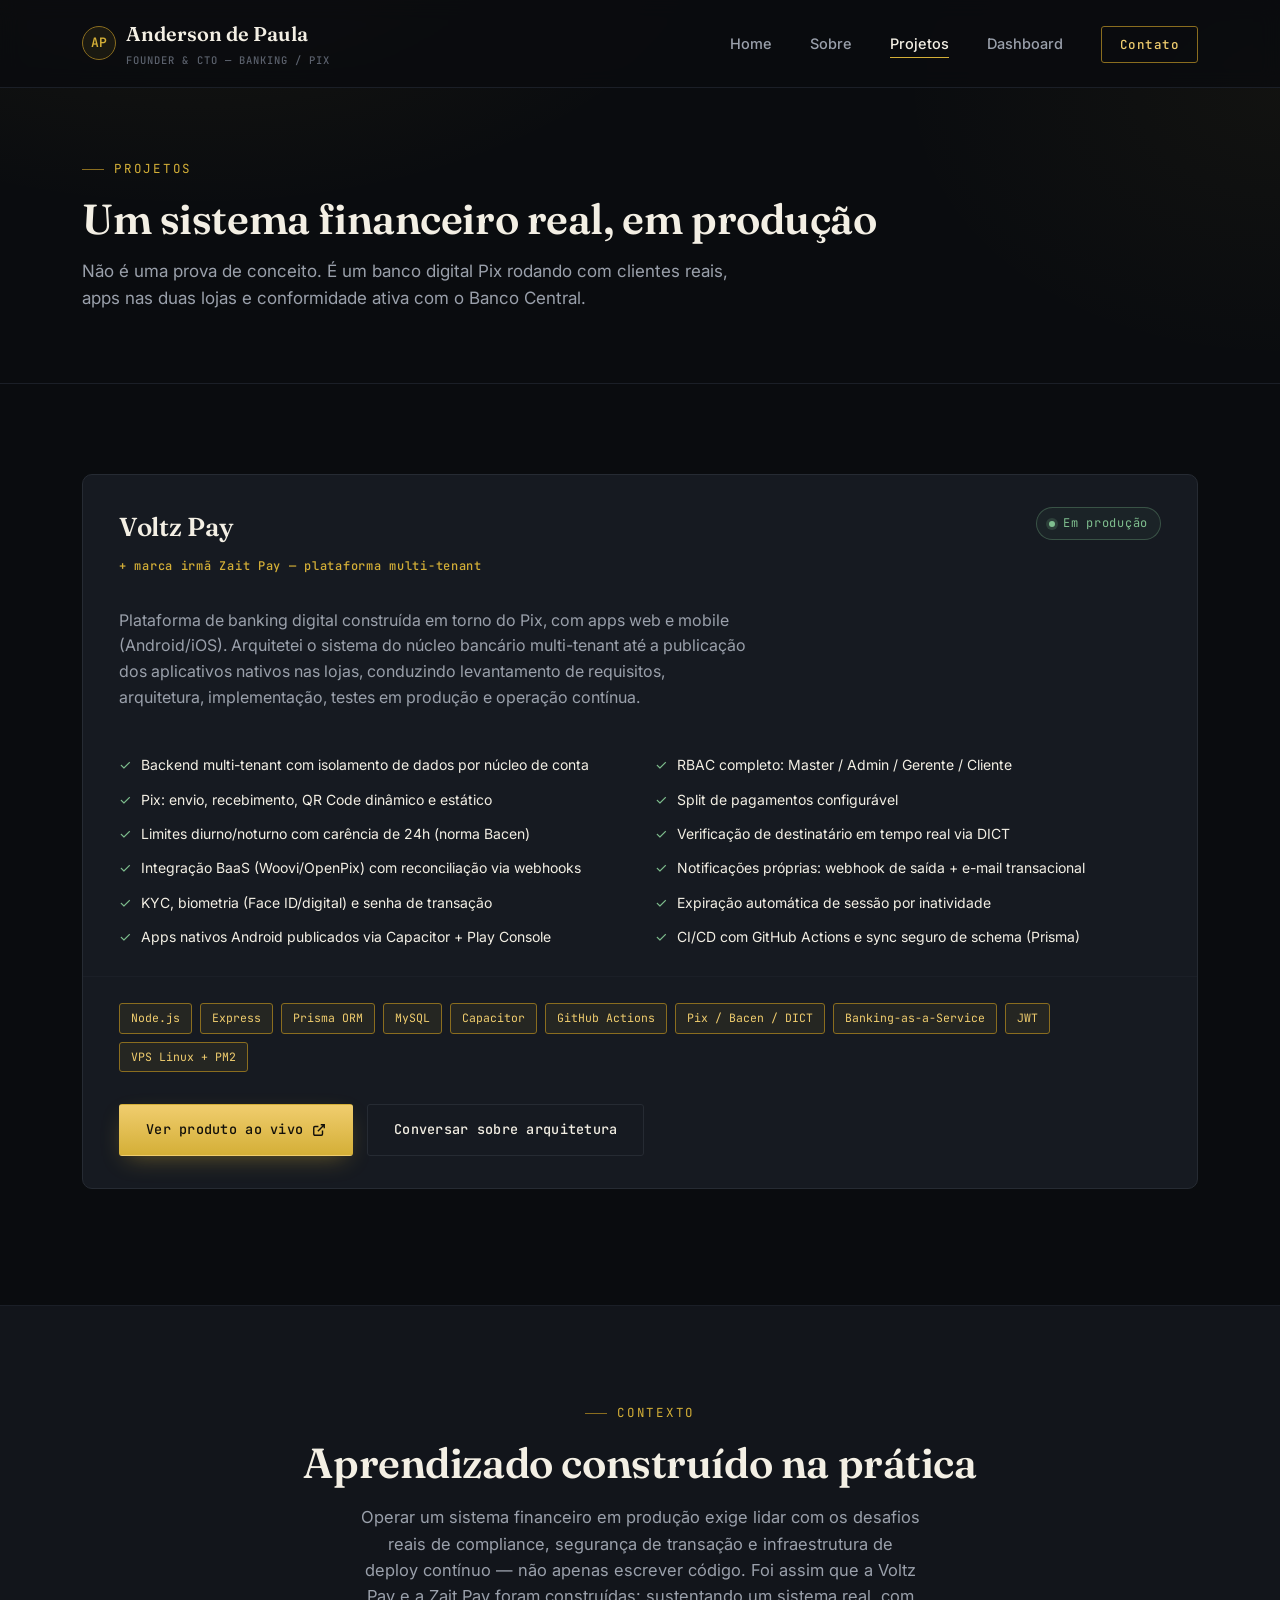
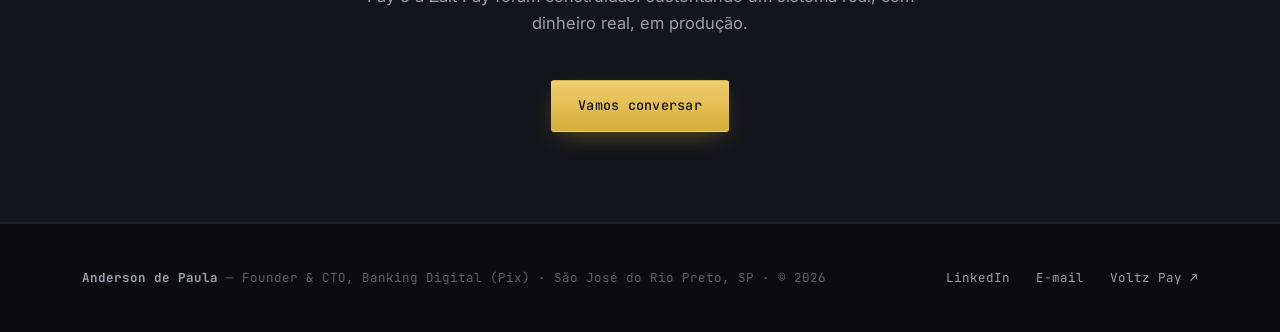
==== projetos.html @ 5c23854e "Initial commit: portfolio site Static site (HTML/CSS/JS) with Home, Sobre, Projetos, Contato and a G" ====
<!DOCTYPE html>
<html lang="pt-BR">
<head>
<meta charset="UTF-8">
<meta name="viewport" content="width=device-width, initial-scale=1.0">
<title>Projetos — Anderson de Paula</title>
<meta name="description" content="Voltz Pay e Zait Pay — plataforma de banking digital baseada em Pix, arquitetada e operada por Anderson de Paula.">

<link rel="icon" type="image/svg+xml" href="data:image/svg+xml,%3Csvg xmlns='http://www.w3.org/2000/svg' viewBox='0 0 64 64'%3E%3Crect width='64' height='64' rx='12' fill='%230a0c0f'/%3E%3Ccircle cx='32' cy='32' r='24' fill='none' stroke='%23d4af37' stroke-width='2'/%3E%3Ctext x='32' y='40' font-family='monospace' font-size='20' fill='%23d4af37' text-anchor='middle'%3EAP%3C/text%3E%3C/svg%3E">

<meta property="og:type" content="website">
<meta property="og:title" content="Projetos — Anderson de Paula">
<meta property="og:description" content="Voltz Pay e Zait Pay — plataforma de banking digital baseada em Pix, arquitetada e operada por Anderson de Paula.">
<meta property="og:image" content="og-image.svg">
<meta name="twitter:card" content="summary_large_image">
<meta name="twitter:title" content="Projetos — Anderson de Paula">
<meta name="twitter:description" content="Voltz Pay e Zait Pay — plataforma de banking digital baseada em Pix, arquitetada e operada por Anderson de Paula.">
<meta name="twitter:image" content="og-image.svg">

<link rel="preconnect" href="https://fonts.googleapis.com">
<link rel="preconnect" href="https://fonts.gstatic.com" crossorigin>
<link href="https://fonts.googleapis.com/css2?family=Fraunces:ital,opsz,wght@0,9..144,400;0,9..144,500;0,9..144,600;0,9..144,700;1,9..144,500&family=Inter:wght@400;500;600;700;800&family=JetBrains+Mono:wght@400;500;600&display=swap" rel="stylesheet">
<link rel="stylesheet" href="styles.css">
</head>
<body>

<header class="site-header">
  <nav class="nav">
    <a href="index.html" class="brand">
      <span class="brand-mark">AP</span>
      <span>Anderson de Paula<small>FOUNDER &amp; CTO — BANKING / PIX</small></span>
    </a>
    <ul class="nav-links" id="navLinks">
      <li><a href="index.html">Home</a></li>
      <li><a href="sobre.html">Sobre</a></li>
      <li><a href="projetos.html" aria-current="page">Projetos</a></li>
      <li><a href="dashboard.html">Dashboard</a></li>
      <li><a href="contato.html" class="nav-cta">Contato</a></li>
    </ul>
    <button class="nav-toggle" id="navToggle" aria-label="Abrir menu" aria-expanded="false">
      <svg width="18" height="18" viewBox="0 0 24 24" fill="none" stroke="currentColor" stroke-width="2"><path d="M3 6h18M3 12h18M3 18h18"/></svg>
    </button>
  </nav>
</header>

<main>

  <section class="page-hero">
    <div class="wrap">
      <span class="eyebrow">Projetos</span>
      <h1 class="section-title">Um sistema financeiro real, em produção</h1>
      <p class="lede">Não é uma prova de conceito. É um banco digital Pix rodando com clientes reais, apps nas duas lojas e conformidade ativa com o Banco Central.</p>
    </div>
  </section>

  <section>
    <div class="wrap">

      <div class="project reveal">
        <div class="project-top">
          <h3>Voltz Pay
            <small>+ marca irmã Zait Pay — plataforma multi-tenant</small>
          </h3>
          <div class="hero-status" style="margin:0;"><span class="dot"></span> Em produção</div>
        </div>
        <p class="project-desc">
          Plataforma de banking digital construída em torno do Pix, com apps web e mobile (Android/iOS). Arquitetei o sistema do núcleo bancário multi-tenant até a publicação dos aplicativos nativos nas lojas, conduzindo levantamento de requisitos, arquitetura, implementação, testes em produção e operação contínua.
        </p>

        <ul class="project-feats">
          <li>Backend multi-tenant com isolamento de dados por núcleo de conta</li>
          <li>RBAC completo: Master / Admin / Gerente / Cliente</li>
          <li>Pix: envio, recebimento, QR Code dinâmico e estático</li>
          <li>Split de pagamentos configurável</li>
          <li>Limites diurno/noturno com carência de 24h (norma Bacen)</li>
          <li>Verificação de destinatário em tempo real via DICT</li>
          <li>Integração BaaS (Woovi/OpenPix) com reconciliação via webhooks</li>
          <li>Notificações próprias: webhook de saída + e-mail transacional</li>
          <li>KYC, biometria (Face ID/digital) e senha de transação</li>
          <li>Expiração automática de sessão por inatividade</li>
          <li>Apps nativos Android publicados via Capacitor + Play Console</li>
          <li>CI/CD com GitHub Actions e sync seguro de schema (Prisma)</li>
        </ul>

        <div class="project-tags">
          <span class="tag">Node.js</span><span class="tag">Express</span><span class="tag">Prisma ORM</span>
          <span class="tag">MySQL</span><span class="tag">Capacitor</span><span class="tag">GitHub Actions</span>
          <span class="tag">Pix / Bacen / DICT</span><span class="tag">Banking-as-a-Service</span>
          <span class="tag">JWT</span><span class="tag">VPS Linux + PM2</span>
        </div>

        <div class="project-links">
          <a href="https://painel.voltzpay.app/" target="_blank" rel="noopener" class="btn btn-primary">
            Ver produto ao vivo
            <svg width="14" height="14" viewBox="0 0 24 24" fill="none" stroke="currentColor" stroke-width="2.4"><path d="M18 13v6a2 2 0 01-2 2H5a2 2 0 01-2-2V8a2 2 0 012-2h6M15 3h6v6M10 14L21 3"/></svg>
          </a>
          <a href="contato.html" class="btn btn-ghost">Conversar sobre arquitetura</a>
        </div>
      </div>

    </div>
  </section>

  <section class="section-alt">
    <div class="wrap" style="text-align:center;">
      <span class="eyebrow" style="justify-content:center;">Contexto</span>
      <h2 class="section-title reveal">Aprendizado construído na prática</h2>
      <p class="section-sub reveal" style="margin-left:auto;margin-right:auto;">
        Operar um sistema financeiro em produção exige lidar com os desafios reais de compliance, segurança de transação e infraestrutura de deploy contínuo — não apenas escrever código. Foi assim que a Voltz Pay e a Zait Pay foram construídas: sustentando um sistema real, com dinheiro real, em produção.
      </p>
      <a href="contato.html" class="btn btn-primary reveal">Vamos conversar</a>
    </div>
  </section>

</main>

<footer class="site-footer">
  <div class="wrap">
    <div class="footer-brand"><strong>Anderson de Paula</strong> — Founder &amp; CTO, Banking Digital (Pix) · São José do Rio Preto, SP · © <span id="year"></span></div>
    <div class="footer-links">
      <a href="https://www.linkedin.com/in/anderson-de-paula-a4ba82420/" target="_blank" rel="noopener">LinkedIn</a>
      <a href="mailto:andersondepaula2304@gmail.com">E-mail</a>
      <a href="https://painel.voltzpay.app/" target="_blank" rel="noopener">Voltz Pay ↗</a>
    </div>
  </div>
</footer>

<script src="script.js"></script>
</body>
</html>
---- styles.css ----
/* ============================================================
   ANDERSON DE PAULA — PORTFOLIO
   Design system: "Ledger" — extrato bancário digital, dark + gold
   ============================================================ */

:root{
  /* --- Cor --- */
  --bg:            #0a0c0f;
  --bg-elevated:   #12151b;
  --bg-card:       #161a21;
  --bg-card-hover: #1b2029;
  --border:        #262b33;
  --border-soft:   #1b1f27;

  --gold:          #d4af37;
  --gold-bright:   #f0cd6e;
  --gold-dim:      #8a6d1f;
  --gold-wash:     rgba(212,175,55,0.08);

  --text:          #f3efe4;
  --text-muted:    #9aa0ab;
  --text-faint:    #5b616c;

  --ok:            #7fbf8f;

  /* --- Tipografia --- */
  --f-display: 'Fraunces', serif;
  --f-body:    'Inter', -apple-system, sans-serif;
  --f-mono:    'JetBrains Mono', monospace;

  /* --- Layout --- */
  --maxw: 1180px;
  --radius: 4px;
  --radius-lg: 10px;
}

*,*::before,*::after{ box-sizing:border-box; }
html{ scroll-behavior:smooth; }
@media (prefers-reduced-motion: reduce){
  html{ scroll-behavior:auto; }
  *,*::before,*::after{ animation-duration:0.01ms !important; animation-iteration-count:1 !important; transition-duration:0.01ms !important; }
}

body{
  margin:0;
  background:var(--bg);
  color:var(--text);
  font-family:var(--f-body);
  font-size:16px;
  line-height:1.6;
  -webkit-font-smoothing:antialiased;
  background-image:
    radial-gradient(ellipse 900px 500px at 15% -10%, rgba(212,175,55,0.07), transparent 60%),
    radial-gradient(ellipse 700px 500px at 100% 10%, rgba(212,175,55,0.04), transparent 55%);
  background-attachment:fixed;
}

img{ max-width:100%; display:block; }
a{ color:inherit; text-decoration:none; }
ul{ margin:0; padding:0; list-style:none; }
button{ font-family:inherit; }

.wrap{
  max-width:var(--maxw);
  margin:0 auto;
  padding:0 32px;
}

:focus-visible{
  outline:2px solid var(--gold);
  outline-offset:3px;
  border-radius:2px;
}

/* ---------- Eyebrow / labels ---------- */
.eyebrow{
  font-family:var(--f-mono);
  font-size:12.5px;
  letter-spacing:0.14em;
  text-transform:uppercase;
  color:var(--gold);
  display:inline-flex;
  align-items:center;
  gap:10px;
  margin:0 0 16px;
}
.eyebrow::before{
  content:'';
  width:22px; height:1px;
  background:var(--gold-dim);
}

h1,h2,h3,h4{
  font-family:var(--f-display);
  font-weight:600;
  margin:0;
  color:var(--text);
  letter-spacing:-0.01em;
}

.section-title{
  font-size:clamp(28px,3.4vw,42px);
  line-height:1.15;
  margin-bottom:14px;
}
.section-sub{
  color:var(--text-muted);
  max-width:56ch;
  font-size:16.5px;
  margin-bottom:44px;
}

/* ============================================================
   HEADER / NAV
   ============================================================ */
.site-header{
  position:sticky; top:0; z-index:100;
  background:rgba(10,12,15,0.82);
  backdrop-filter:blur(10px);
  -webkit-backdrop-filter:blur(10px);
  border-bottom:1px solid var(--border-soft);
}
.nav{
  display:flex; align-items:center; justify-content:space-between;
  padding:18px 32px;
  max-width:var(--maxw);
  margin:0 auto;
}
.brand{
  display:flex; align-items:center; gap:10px;
  font-family:var(--f-display);
  font-weight:600; font-size:20px;
  color:var(--text);
}
.brand-mark{
  width:34px; height:34px;
  border:1px solid var(--gold-dim);
  border-radius:50%;
  display:flex; align-items:center; justify-content:center;
  font-family:var(--f-mono);
  font-size:13px; color:var(--gold);
  background:var(--gold-wash);
}
.brand small{
  display:block;
  font-family:var(--f-mono);
  font-size:10.5px;
  letter-spacing:0.1em;
  color:var(--text-faint);
  font-weight:500;
  margin-top:2px;
}

.nav-links{
  display:flex; align-items:center; gap:38px;
}
.nav-links a{
  font-size:14.5px; font-weight:500; color:var(--text-muted);
  position:relative; padding:6px 0;
  transition:color .2s ease;
}
.nav-links a:hover,
.nav-links a[aria-current="page"]{ color:var(--text); }
.nav-links a[aria-current="page"]::after{
  content:'';
  position:absolute; left:0; right:0; bottom:0;
  height:1px; background:var(--gold);
}
.nav-cta{
  border:1px solid var(--gold-dim) !important;
  color:var(--gold-bright) !important;
  padding:9px 18px !important;
  border-radius:3px;
  font-family:var(--f-mono);
  font-size:12.5px !important;
  letter-spacing:0.04em;
  transition:background .2s ease, border-color .2s ease;
}
.nav-cta:hover{ background:var(--gold-wash); border-color:var(--gold) !important; }

.nav-toggle{
  display:none;
  background:none; border:1px solid var(--border);
  width:40px; height:40px; border-radius:3px;
  color:var(--text); cursor:pointer;
  align-items:center; justify-content:center;
}

@media (max-width: 860px){
  .nav-toggle{ display:flex; }
  .nav-links{
    position:fixed; inset:65px 0 0 0;
    background:var(--bg);
    flex-direction:column; align-items:flex-start;
    padding:36px 32px; gap:26px;
    transform:translateY(-8px);
    opacity:0; pointer-events:none;
    transition:opacity .22s ease, transform .22s ease;
    border-top:1px solid var(--border-soft);
  }
  .nav-links.is-open{
    opacity:1; pointer-events:auto; transform:translateY(0);
  }
  .nav-links a{ font-size:20px; }
}

/* ============================================================
   BUTTONS
   ============================================================ */
.btn{
  display:inline-flex; align-items:center; gap:9px;
  font-family:var(--f-mono);
  font-size:13.5px; font-weight:500; letter-spacing:0.02em;
  padding:14px 26px;
  border-radius:3px;
  cursor:pointer;
  border:1px solid transparent;
  transition:transform .18s ease, background .2s ease, border-color .2s ease, color .2s ease;
}
.btn:hover{ transform:translateY(-2px); }
.btn-primary{
  background:linear-gradient(180deg, var(--gold-bright), var(--gold));
  color:#12100a;
  box-shadow:0 8px 24px -8px rgba(212,175,55,0.45);
}
.btn-primary:hover{ box-shadow:0 12px 28px -8px rgba(212,175,55,0.6); }
.btn-ghost{
  border-color:var(--border);
  color:var(--text);
  background:var(--bg-card);
}
.btn-ghost:hover{ border-color:var(--gold-dim); color:var(--gold-bright); }

/* ============================================================
   HERO
   ============================================================ */
.hero{
  padding:88px 0 70px;
  border-bottom:1px solid var(--border-soft);
  position:relative;
  overflow:hidden;
}
.hero .wrap{
  display:grid;
  grid-template-columns:1.05fr 0.95fr;
  gap:60px;
  align-items:center;
}
.hero-status{
  display:inline-flex; align-items:center; gap:8px;
  font-family:var(--f-mono); font-size:12px; letter-spacing:0.06em;
  color:var(--ok); border:1px solid rgba(127,191,143,0.3);
  background:rgba(127,191,143,0.06);
  padding:6px 12px; border-radius:20px;
  margin-bottom:26px;
}
.hero-status .dot{
  width:6px; height:6px; border-radius:50%; background:var(--ok);
  box-shadow:0 0 0 3px rgba(127,191,143,0.18);
  animation:pulse 2s infinite;
}
@keyframes pulse{
  0%,100%{ opacity:1; } 50%{ opacity:.4; }
}
.hero h1{
  font-size:clamp(38px,5.2vw,60px);
  line-height:1.05;
  margin-bottom:22px;
}
.hero h1 em{
  font-style:italic; color:var(--gold-bright); font-weight:500;
}
.hero p.lede{
  font-size:18px; color:var(--text-muted);
  max-width:52ch; margin-bottom:34px;
}
.hero-actions{ display:flex; gap:14px; flex-wrap:wrap; margin-bottom:48px; }

.hero-stats{
  display:grid; grid-template-columns:repeat(3,1fr);
  border-top:1px solid var(--border-soft);
  padding-top:26px;
}
.hero-stat b{
  display:block; font-family:var(--f-display); font-size:26px;
  color:var(--gold-bright); font-weight:600;
}
.hero-stat span{
  font-size:12.5px; color:var(--text-faint);
  font-family:var(--f-mono); letter-spacing:0.02em;
}

/* --- Ledger widget (signature element) --- */
.ledger{
  background:var(--bg-card);
  border:1px solid var(--border);
  border-radius:var(--radius-lg);
  overflow:hidden;
  box-shadow:0 30px 60px -30px rgba(0,0,0,0.6);
}
.ledger-head{
  display:flex; align-items:center; justify-content:space-between;
  padding:16px 20px;
  border-bottom:1px solid var(--border-soft);
  background:var(--bg-elevated);
}
.ledger-head .title{
  font-family:var(--f-mono); font-size:12.5px; color:var(--text-muted);
  letter-spacing:0.04em;
  display:flex; align-items:center; gap:8px;
}
.ledger-head .title svg{ color:var(--gold); }
.ledger-head .badge{
  font-family:var(--f-mono); font-size:10.5px; color:var(--ok);
  border:1px solid rgba(127,191,143,0.3); border-radius:12px;
  padding:3px 9px;
}
.ledger-body{ padding:6px 0; min-height:296px; }
.ledger-row{
  display:flex; align-items:center; justify-content:space-between;
  gap:14px;
  padding:13px 20px;
  border-bottom:1px solid var(--border-soft);
  opacity:0; transform:translateY(6px);
  animation:rowIn .5s ease forwards;
}
.ledger-row:last-child{ border-bottom:none; }
@keyframes rowIn{ to{ opacity:1; transform:translateY(0); } }
.ledger-row .who{ display:flex; align-items:center; gap:12px; min-width:0; }
.ledger-row .avatar{
  width:32px; height:32px; border-radius:50%;
  background:var(--gold-wash); border:1px solid var(--gold-dim);
  display:flex; align-items:center; justify-content:center;
  font-family:var(--f-mono); font-size:11px; color:var(--gold-bright);
  flex:none;
}
.ledger-row .meta{ min-width:0; }
.ledger-row .meta .name{ font-size:13.5px; font-weight:500; color:var(--text); white-space:nowrap; overflow:hidden; text-overflow:ellipsis; }
.ledger-row .meta .sub{ font-family:var(--f-mono); font-size:11px; color:var(--text-faint); }
.ledger-row .amt{ text-align:right; flex:none; }
.ledger-row .amt .value{ font-family:var(--f-mono); font-size:14px; font-weight:600; }
.ledger-row .amt .value.in{ color:var(--ok); }
.ledger-row .amt .value.out{ color:var(--text); }
.ledger-row .amt .status{ font-family:var(--f-mono); font-size:10px; color:var(--gold); letter-spacing:0.04em; }
.ledger-foot{
  padding:13px 20px; border-top:1px solid var(--border-soft);
  font-family:var(--f-mono); font-size:11px; color:var(--text-faint);
  display:flex; justify-content:space-between; background:var(--bg-elevated);
}

/* ============================================================
   COMPLIANCE STRIP
   ============================================================ */
.strip{
  border-bottom:1px solid var(--border-soft);
  padding:22px 0;
}
.strip .wrap{
  display:flex; align-items:center; gap:14px; flex-wrap:wrap;
}
.strip .label{
  font-family:var(--f-mono); font-size:11.5px; color:var(--text-faint);
  letter-spacing:0.06em; margin-right:6px;
}
.pill{
  font-family:var(--f-mono); font-size:11.5px; color:var(--text-muted);
  border:1px solid var(--border); border-radius:20px;
  padding:6px 13px;
}
.pill em{ color:var(--gold); font-style:normal; }

/* ============================================================
   SECTIONS generic
   ============================================================ */
section{ padding:90px 0; }
.section-alt{ background:var(--bg-elevated); border-top:1px solid var(--border-soft); border-bottom:1px solid var(--border-soft); }

/* ---------- cards grid (home preview) ---------- */
.grid-3{ display:grid; grid-template-columns:repeat(3,1fr); gap:22px; }
.card{
  background:var(--bg-card);
  border:1px solid var(--border);
  border-radius:var(--radius-lg);
  padding:28px;
  transition:border-color .2s ease, transform .2s ease, background .2s ease;
}
.card:hover{ border-color:var(--gold-dim); transform:translateY(-3px); background:var(--bg-card-hover); }
.card .ic{
  width:40px; height:40px; border-radius:8px;
  background:var(--gold-wash); border:1px solid var(--gold-dim);
  display:flex; align-items:center; justify-content:center;
  color:var(--gold); margin-bottom:18px;
}
.card h3{ font-size:18px; margin-bottom:10px; }
.card p{ color:var(--text-muted); font-size:14.5px; margin:0; }

/* ============================================================
   SKILLS (ledger-style rows)
   ============================================================ */
.skill-group{ margin-bottom:36px; }
.skill-group:last-child{ margin-bottom:0; }
.skill-group-head{
  display:flex; align-items:baseline; justify-content:space-between;
  border-bottom:1px solid var(--border);
  padding-bottom:10px; margin-bottom:16px;
}
.skill-group-head h3{
  font-family:var(--f-mono); font-size:13px; letter-spacing:0.08em;
  text-transform:uppercase; color:var(--text-muted); font-weight:600;
}
.skill-group-head span{
  font-family:var(--f-mono); font-size:11px; color:var(--text-faint);
}
.chip-row{ display:flex; flex-wrap:wrap; gap:10px; }
.chip{
  font-family:var(--f-mono); font-size:13px;
  border:1px solid var(--border); background:var(--bg-card);
  color:var(--text); padding:8px 14px; border-radius:3px;
  transition:border-color .2s ease, color .2s ease;
}
.chip:hover{ border-color:var(--gold); color:var(--gold-bright); }

/* ============================================================
   TIMELINE / EXPERIÊNCIA
   ============================================================ */
.exp-card{
  background:var(--bg-card); border:1px solid var(--border);
  border-radius:var(--radius-lg); padding:36px;
  position:relative;
}
.exp-card::before{
  content:''; position:absolute; top:0; left:0; bottom:0; width:3px;
  background:linear-gradient(180deg, var(--gold-bright), var(--gold-dim));
  border-radius:3px 0 0 3px;
}
.exp-head{
  display:flex; justify-content:space-between; align-items:flex-start;
  flex-wrap:wrap; gap:14px; margin-bottom:6px;
}
.exp-role{ font-family:var(--f-display); font-size:23px; font-weight:600; }
.exp-role span{ color:var(--gold-bright); }
.exp-period{
  font-family:var(--f-mono); font-size:12px; color:var(--text-faint);
  border:1px solid var(--border); padding:5px 12px; border-radius:20px;
  white-space:nowrap;
}
.exp-org{ color:var(--text-muted); font-size:14.5px; margin-bottom:22px; }
.exp-list{ display:grid; gap:14px; }
.exp-list li{
  display:flex; gap:12px; font-size:14.5px; color:var(--text);
  line-height:1.65;
}
.exp-list li::before{
  content:'▸'; color:var(--gold); flex:none; margin-top:1px; font-size:13px;
}

/* ============================================================
   PROJETOS
   ============================================================ */
.project{
  background:var(--bg-card); border:1px solid var(--border);
  border-radius:var(--radius-lg); overflow:hidden; margin-bottom:26px;
}
.project-top{
  display:flex; justify-content:space-between; align-items:flex-start;
  padding:32px 36px 0; gap:20px; flex-wrap:wrap;
}
.project-top h3{ font-size:26px; }
.project-top h3 small{
  display:block; font-family:var(--f-mono); font-size:12px;
  color:var(--gold); letter-spacing:0.06em; margin-top:8px; font-weight:500;
}
.project-desc{ padding:16px 36px 8px; color:var(--text-muted); max-width:70ch; }
.project-feats{
  display:grid; grid-template-columns:1fr 1fr; gap:12px 30px;
  padding:20px 36px 4px;
}
.project-feats li{
  display:flex; gap:10px; font-size:14px; color:var(--text); line-height:1.6;
}
.project-feats li::before{ content:'✓'; color:var(--ok); flex:none; }
.project-tags{
  display:flex; flex-wrap:wrap; gap:8px; padding:26px 36px 32px;
  border-top:1px solid var(--border-soft); margin-top:24px;
}
.tag{
  font-family:var(--f-mono); font-size:11.5px; color:var(--gold-bright);
  background:var(--gold-wash); border:1px solid var(--gold-dim);
  padding:5px 11px; border-radius:3px;
}
.project-links{ padding:0 36px 32px; display:flex; gap:14px; }

/* ============================================================
   CONTATO
   ============================================================ */
.contact-grid{
  display:grid; grid-template-columns:0.9fr 1.1fr; gap:60px;
}
.contact-item{
  display:flex; gap:16px; align-items:flex-start;
  padding:20px 0; border-bottom:1px solid var(--border-soft);
}
.contact-item .ic{
  width:38px; height:38px; border-radius:8px; flex:none;
  background:var(--gold-wash); border:1px solid var(--gold-dim);
  display:flex; align-items:center; justify-content:center; color:var(--gold);
}
.contact-item .lbl{ font-family:var(--f-mono); font-size:11.5px; color:var(--text-faint); letter-spacing:0.05em; margin-bottom:4px; }
.contact-item .val{ font-size:15.5px; color:var(--text); }
.contact-item a.val:hover{ color:var(--gold-bright); }

.form-card{
  background:var(--bg-card); border:1px solid var(--border);
  border-radius:var(--radius-lg); padding:36px;
}
.field{ margin-bottom:20px; }
.field label{
  display:block; font-family:var(--f-mono); font-size:12px;
  color:var(--text-muted); letter-spacing:0.04em; margin-bottom:8px;
}
.field input, .field textarea{
  width:100%; background:var(--bg-elevated); border:1px solid var(--border);
  border-radius:3px; padding:13px 14px; color:var(--text);
  font-family:var(--f-body); font-size:14.5px;
  transition:border-color .2s ease;
}
.field input:focus, .field textarea:focus{
  outline:none; border-color:var(--gold-dim);
}
.field textarea{ resize:vertical; min-height:120px; }
.form-note{
  font-family:var(--f-mono); font-size:11.5px; color:var(--text-faint);
  margin-top:14px;
}
.form-status{
  font-family:var(--f-mono); font-size:12.5px; margin-top:14px;
  color:var(--ok); display:none;
}
.form-status.is-visible{ display:block; }

/* ============================================================
   FOOTER
   ============================================================ */
.site-footer{
  border-top:1px solid var(--border-soft);
  padding:44px 0;
}
.site-footer .wrap{
  display:flex; justify-content:space-between; align-items:center;
  flex-wrap:wrap; gap:16px;
}
.footer-brand{ font-family:var(--f-mono); font-size:12.5px; color:var(--text-faint); }
.footer-brand strong{ color:var(--text-muted); }
.footer-links{ display:flex; gap:26px; }
.footer-links a{
  font-family:var(--f-mono); font-size:12.5px; color:var(--text-muted);
  transition:color .2s ease;
  display:flex; align-items:center; gap:6px;
}
.footer-links a:hover{ color:var(--gold-bright); }

/* ---------- reveal on scroll ---------- */
.reveal{ opacity:0; transform:translateY(18px); transition:opacity .6s ease, transform .6s ease; }
.reveal.is-visible{ opacity:1; transform:translateY(0); }

/* ---------- page header (sub pages) ---------- */
.page-hero{
  padding:64px 0 54px;
  border-bottom:1px solid var(--border-soft);
}
.page-hero p.lede{ color:var(--text-muted); max-width:60ch; font-size:17px; margin-top:14px; }

/* ============================================================
   RESPONSIVE
   ============================================================ */
@media (max-width:980px){
  .hero .wrap{ grid-template-columns:1fr; gap:48px; }
  .grid-3{ grid-template-columns:1fr 1fr; }
  .contact-grid{ grid-template-columns:1fr; gap:40px; }
  .project-feats{ grid-template-columns:1fr; }
}
@media (max-width:640px){
  .wrap{ padding:0 20px; }
  .nav{ padding:16px 20px; }
  .grid-3{ grid-template-columns:1fr; }
  .hero-stats{ grid-template-columns:1fr 1fr; row-gap:20px; }
  .hero-stats .hero-stat:last-child{ grid-column:1 / -1; }
  section{ padding:64px 0; }
  .exp-card{ padding:26px; }
  .project-top,.project-desc,.project-feats,.project-tags,.project-links{ padding-left:22px; padding-right:22px; }
}

/* ============================================================
   DASHBOARD — projetos conectados via GitHub API
   ============================================================ */
.mono{ font-family:var(--f-mono); color:var(--gold); }

.dash-layout{
  display:grid;
  grid-template-columns:280px 1fr;
  gap:26px;
  align-items:start;
}

.dash-sidebar{
  background:var(--bg-card);
  border:1px solid var(--border);
  border-radius:var(--radius-lg);
  overflow:hidden;
  position:sticky; top:90px;
  max-height:calc(100vh - 120px);
  display:flex; flex-direction:column;
}
.dash-sidebar-head{
  display:flex; align-items:center; justify-content:space-between;
  padding:16px 18px;
  font-family:var(--f-mono); font-size:11.5px; letter-spacing:0.08em;
  color:var(--text-faint);
  background:var(--bg-elevated);
  border-bottom:1px solid var(--border-soft);
}
.dash-count{ color:var(--gold); }
.dash-repo-list{ overflow-y:auto; padding:8px; }
.dash-repo-btn{
  display:flex; align-items:center; justify-content:space-between; gap:10px;
  width:100%; text-align:left;
  background:none; border:1px solid transparent; border-radius:6px;
  padding:11px 12px; margin-bottom:2px;
  cursor:pointer;
  transition:background .15s ease, border-color .15s ease;
}
.dash-repo-btn:hover{ background:var(--bg-card-hover); }
.dash-repo-btn.is-active{
  background:var(--gold-wash);
  border-color:var(--gold-dim);
}
.dash-repo-name{
  font-size:13.5px; font-weight:500; color:var(--text);
  white-space:nowrap; overflow:hidden; text-overflow:ellipsis;
}
.dash-repo-btn.is-active .dash-repo-name{ color:var(--gold-bright); }
.dash-repo-lang{
  font-family:var(--f-mono); font-size:10.5px; color:var(--text-faint);
  flex:none;
}

.dash-empty{
  padding:20px 16px;
  font-size:13.5px; color:var(--text-muted);
  line-height:1.6;
}
.dash-empty-lg{
  background:var(--bg-card);
  border:1px solid var(--border);
  border-radius:var(--radius-lg);
  padding:60px 30px;
  text-align:center;
  font-size:15px;
}

.dash-detail{
  background:var(--bg-card);
  border:1px solid var(--border);
  border-radius:var(--radius-lg);
  padding:32px;
  min-height:400px;
}
.dash-detail-head{
  display:flex; justify-content:space-between; align-items:flex-start;
  gap:20px; flex-wrap:wrap;
  margin-bottom:26px;
}
.dash-detail-head h2{
  font-size:24px; margin-bottom:8px;
  font-family:var(--f-mono); font-weight:600; letter-spacing:-0.01em;
}
.dash-detail-desc{ color:var(--text-muted); font-size:14.5px; max-width:60ch; margin:0; }
.dash-detail-links{ display:flex; gap:12px; flex:none; flex-wrap:wrap; }

.dash-stats{
  display:grid; grid-template-columns:repeat(4,1fr); gap:16px;
  border-top:1px solid var(--border-soft); border-bottom:1px solid var(--border-soft);
  padding:20px 0; margin-bottom:22px;
}
.dash-stats div{ min-width:0; }
.dash-stats b{
  display:block; font-family:var(--f-display); font-size:19px;
  color:var(--gold-bright); font-weight:600;
  white-space:nowrap; overflow:hidden; text-overflow:ellipsis;
}
.dash-stats span{
  font-family:var(--f-mono); font-size:10.5px; color:var(--text-faint); letter-spacing:0.04em;
}

.dash-topics{ margin-bottom:26px; }

.dash-preview-label{
  font-family:var(--f-mono); font-size:12px; letter-spacing:0.06em;
  text-transform:uppercase; color:var(--text-muted);
  margin-bottom:12px;
}
.dash-preview{ margin-bottom:30px; }
.dash-iframe-wrap{
  position:relative; width:100%; padding-top:58%;
  background:var(--bg-elevated);
  border:1px solid var(--border-soft); border-radius:8px;
  overflow:hidden;
}
.dash-iframe-wrap iframe{
  position:absolute; inset:0; width:100%; height:100%; border:0;
}
.dash-preview-note{
  font-family:var(--f-mono); font-size:11px; color:var(--text-faint);
  margin-top:10px;
}

.dash-readme-body{
  font-size:14.5px; color:var(--text-muted); line-height:1.7;
  max-height:520px; overflow-y:auto;
  padding:22px; background:var(--bg-elevated);
  border:1px solid var(--border-soft); border-radius:8px;
}
.dash-readme-body h1,.dash-readme-body h2,.dash-readme-body h3{
  font-family:var(--f-body); color:var(--text); margin:22px 0 10px;
  font-weight:700; line-height:1.35;
}
.dash-readme-body h1:first-child,.dash-readme-body h2:first-child,.dash-readme-body h3:first-child{ margin-top:0; }
.dash-readme-body p{ margin:0 0 14px; }
.dash-readme-body a{ color:var(--gold-bright); text-decoration:underline; text-underline-offset:2px; }
.dash-readme-body code{
  font-family:var(--f-mono); font-size:0.9em;
  background:var(--bg-card); border:1px solid var(--border);
  border-radius:3px; padding:2px 6px;
}
.dash-readme-body pre{
  background:var(--bg-card); border:1px solid var(--border);
  border-radius:6px; padding:14px; overflow-x:auto; margin:0 0 14px;
}
.dash-readme-body pre code{ background:none; border:none; padding:0; }
.dash-readme-body ul,.dash-readme-body ol{ margin:0 0 14px; padding-left:22px; }
.dash-readme-body li{ margin-bottom:6px; }
.dash-readme-body img{ max-width:100%; border-radius:4px; }
.dash-readme-body table{ border-collapse:collapse; width:100%; margin:0 0 14px; }
.dash-readme-body th,.dash-readme-body td{ border:1px solid var(--border); padding:8px 10px; text-align:left; }
.dash-readme-body blockquote{
  border-left:2px solid var(--gold-dim); margin:0 0 14px; padding:2px 0 2px 16px;
  color:var(--text-faint);
}

@media (max-width:980px){
  .dash-layout{ grid-template-columns:1fr; }
  .dash-sidebar{ position:static; max-height:340px; }
  .dash-stats{ grid-template-columns:1fr 1fr; }
}
@media (max-width:640px){
  .dash-detail{ padding:22px; }
  .dash-detail-head h2{ font-size:20px; }
}
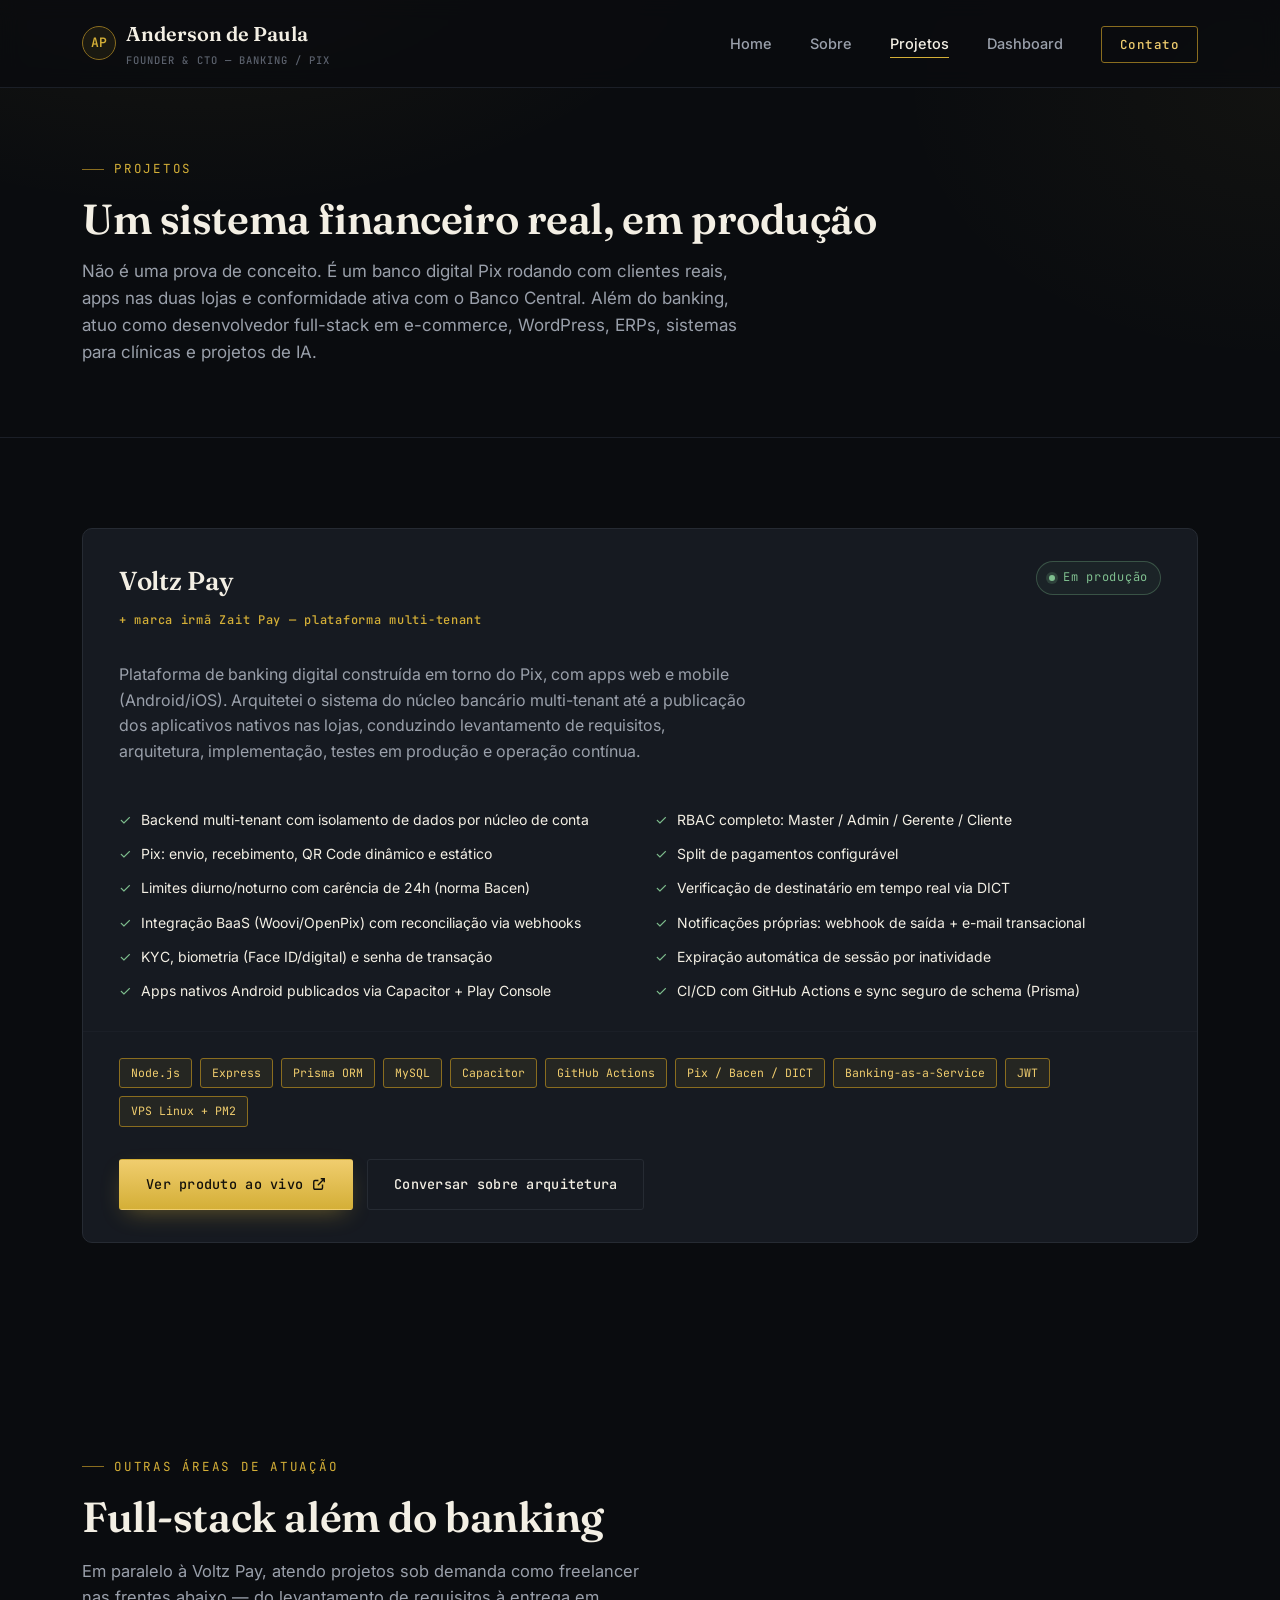
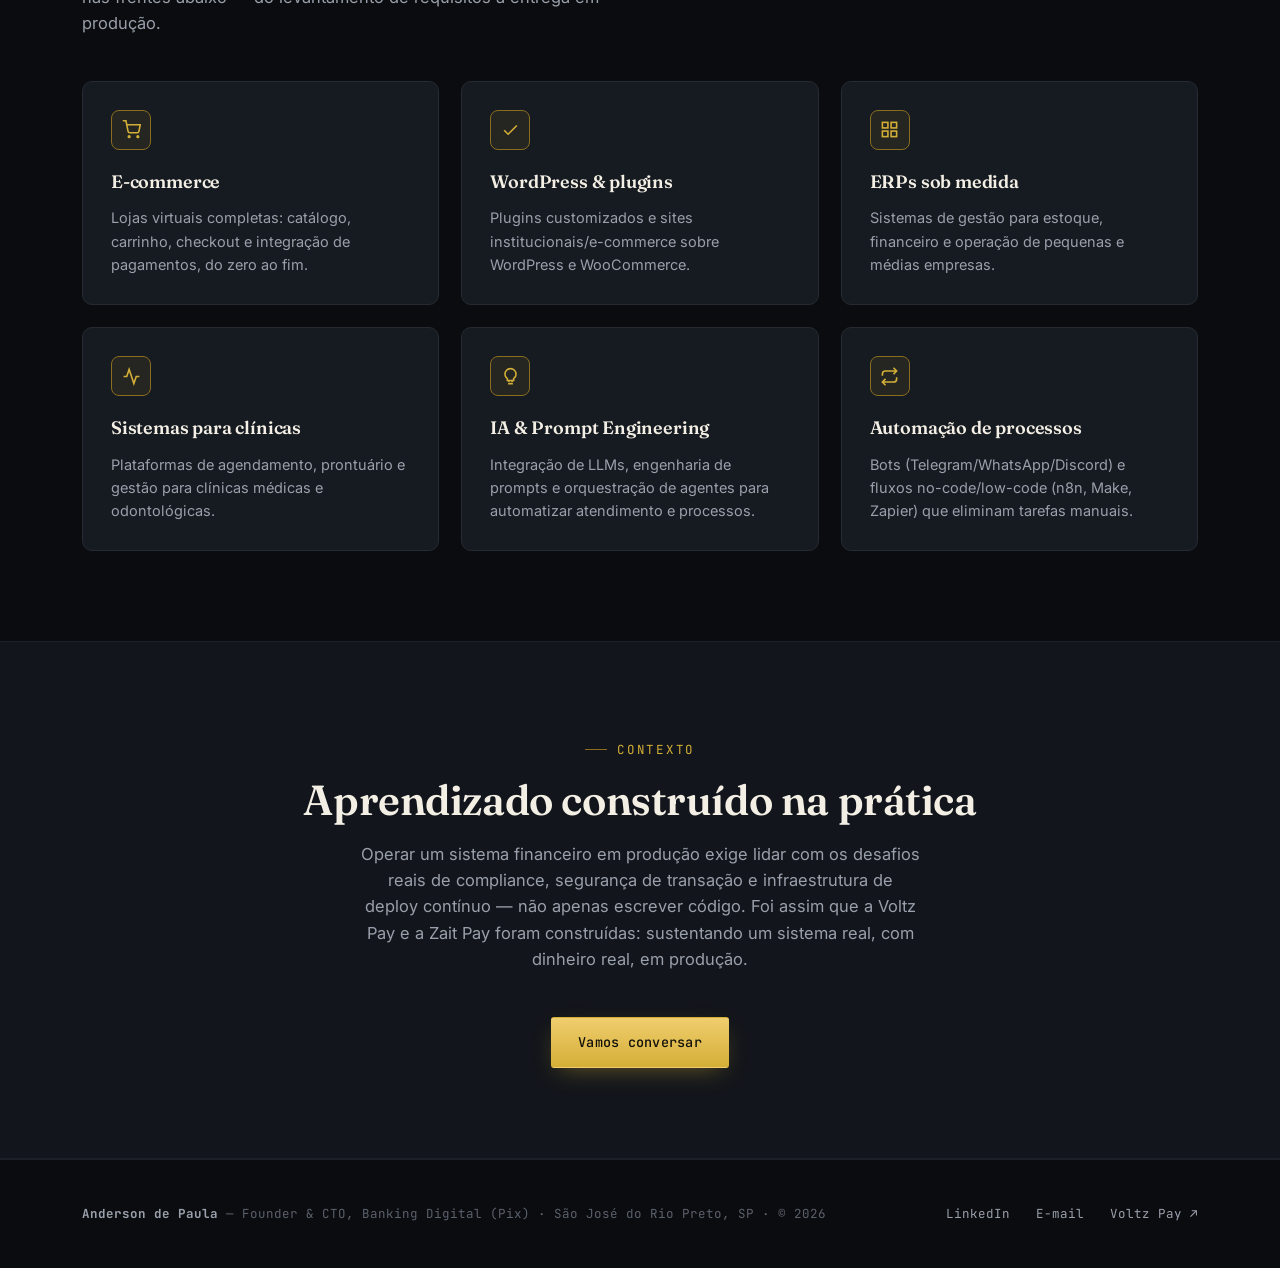
==== commit b7f8c051: "Expand portfolio beyond banking: e-commerce, WordPress, ERPs, health systems, AI Add Prompt Engineer" ====
--- a/projetos.html
+++ b/projetos.html
@@ -49,7 +49,7 @@
     <div class="wrap">
       <span class="eyebrow">Projetos</span>
       <h1 class="section-title">Um sistema financeiro real, em produção</h1>
-      <p class="lede">Não é uma prova de conceito. É um banco digital Pix rodando com clientes reais, apps nas duas lojas e conformidade ativa com o Banco Central.</p>
+      <p class="lede">Não é uma prova de conceito. É um banco digital Pix rodando com clientes reais, apps nas duas lojas e conformidade ativa com o Banco Central. Além do banking, atuo como desenvolvedor full-stack em e-commerce, WordPress, ERPs, sistemas para clínicas e projetos de IA.</p>
     </div>
   </section>
 
@@ -101,6 +101,62 @@
     </div>
   </section>
 
+  <!-- OUTRAS ÁREAS DE ATUAÇÃO -->
+  <section>
+    <div class="wrap">
+      <span class="eyebrow">Outras áreas de atuação</span>
+      <h2 class="section-title reveal">Full-stack além do banking</h2>
+      <p class="section-sub reveal">
+        Em paralelo à Voltz Pay, atendo projetos sob demanda como freelancer nas frentes abaixo — do levantamento de requisitos à entrega em produção.
+      </p>
+
+      <div class="grid-3">
+        <div class="card reveal">
+          <div class="ic">
+            <svg width="19" height="19" viewBox="0 0 24 24" fill="none" stroke="currentColor" stroke-width="2"><circle cx="9" cy="21" r="1"/><circle cx="20" cy="21" r="1"/><path d="M1 1h4l2.68 13.39a2 2 0 002 1.61h9.72a2 2 0 002-1.61L23 6H6"/></svg>
+          </div>
+          <h3>E-commerce</h3>
+          <p>Lojas virtuais completas: catálogo, carrinho, checkout e integração de pagamentos, do zero ao fim.</p>
+        </div>
+        <div class="card reveal">
+          <div class="ic">
+            <svg width="19" height="19" viewBox="0 0 24 24" fill="none" stroke="currentColor" stroke-width="2"><path d="M20 7L9 18l-5-5"/></svg>
+          </div>
+          <h3>WordPress &amp; plugins</h3>
+          <p>Plugins customizados e sites institucionais/e-commerce sobre WordPress e WooCommerce.</p>
+        </div>
+        <div class="card reveal">
+          <div class="ic">
+            <svg width="19" height="19" viewBox="0 0 24 24" fill="none" stroke="currentColor" stroke-width="2"><rect x="3" y="3" width="7" height="7"/><rect x="14" y="3" width="7" height="7"/><rect x="14" y="14" width="7" height="7"/><rect x="3" y="14" width="7" height="7"/></svg>
+          </div>
+          <h3>ERPs sob medida</h3>
+          <p>Sistemas de gestão para estoque, financeiro e operação de pequenas e médias empresas.</p>
+        </div>
+        <div class="card reveal">
+          <div class="ic">
+            <svg width="19" height="19" viewBox="0 0 24 24" fill="none" stroke="currentColor" stroke-width="2"><path d="M22 12h-4l-3 9L9 3l-3 9H2"/></svg>
+          </div>
+          <h3>Sistemas para clínicas</h3>
+          <p>Plataformas de agendamento, prontuário e gestão para clínicas médicas e odontológicas.</p>
+        </div>
+        <div class="card reveal">
+          <div class="ic">
+            <svg width="19" height="19" viewBox="0 0 24 24" fill="none" stroke="currentColor" stroke-width="2"><path d="M12 2a7 7 0 00-7 7c0 2.4 1.2 4.5 3 5.7V17h8v-2.3c1.8-1.2 3-3.3 3-5.7a7 7 0 00-7-7z"/><path d="M9 21h6M10 17v2M14 17v2"/></svg>
+          </div>
+          <h3>IA &amp; Prompt Engineering</h3>
+          <p>Integração de LLMs, engenharia de prompts e orquestração de agentes para automatizar atendimento e processos.</p>
+        </div>
+        <div class="card reveal">
+          <div class="ic">
+            <svg width="19" height="19" viewBox="0 0 24 24" fill="none" stroke="currentColor" stroke-width="2"><path d="M17 1l4 4-4 4M3 11V9a4 4 0 014-4h14M7 23l-4-4 4-4M21 13v2a4 4 0 01-4 4H3"/></svg>
+          </div>
+          <h3>Automação de processos</h3>
+          <p>Bots (Telegram/WhatsApp/Discord) e fluxos no-code/low-code (n8n, Make, Zapier) que eliminam tarefas manuais.</p>
+        </div>
+      </div>
+    </div>
+  </section>
+
   <section class="section-alt">
     <div class="wrap" style="text-align:center;">
       <span class="eyebrow" style="justify-content:center;">Contexto</span>
